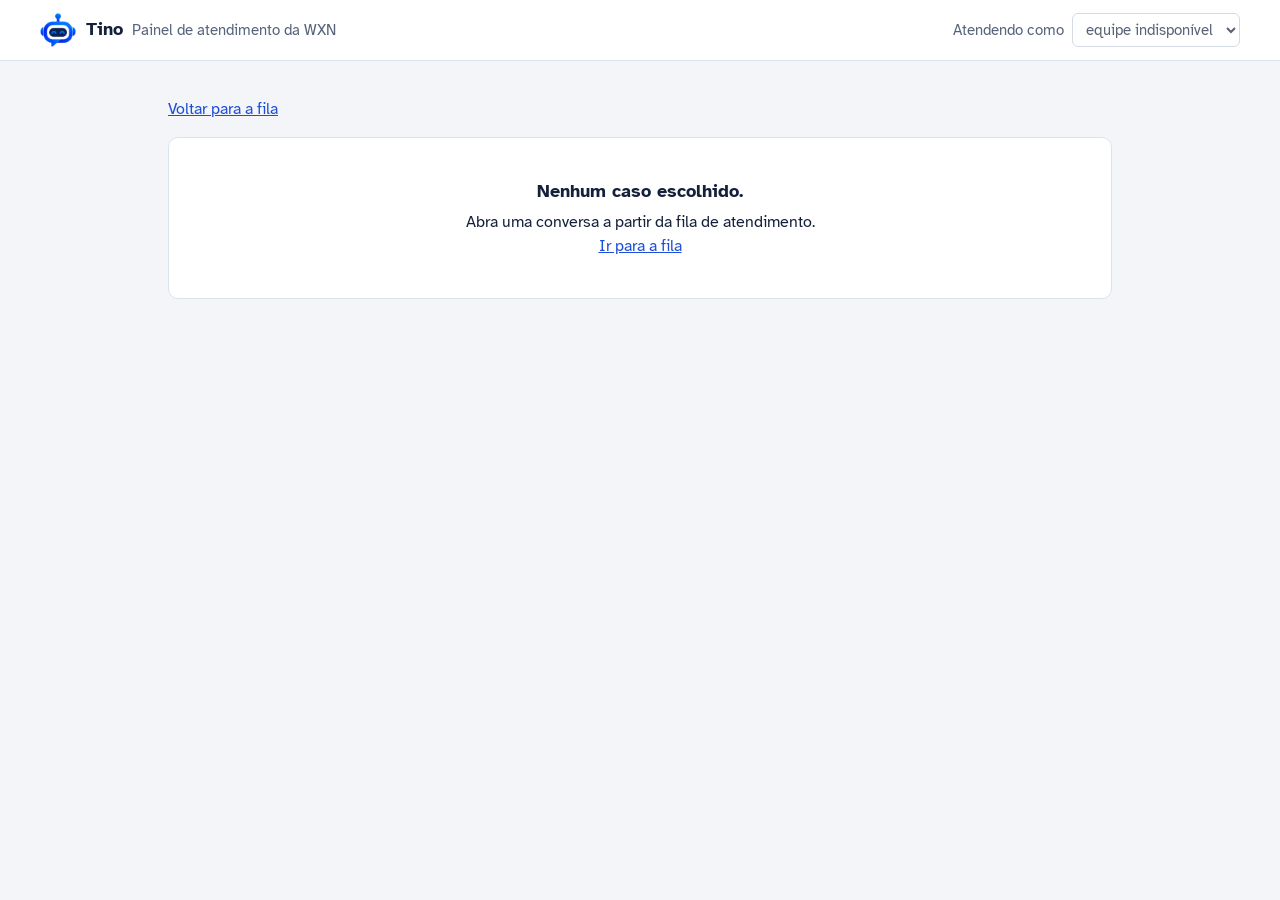
==== painel/conversa.html @ c79dfc06 "feat: Tela 7, conversa assumida pelo atendente Historico completo, marco da passagem para o humano, " ====
<!doctype html>
<html lang="pt-BR">
<head>
  <meta charset="utf-8">
  <meta name="viewport" content="width=device-width, initial-scale=1">
  <title>Conversa | Tino</title>
  <link rel="icon" href="img/tino.png">
  <link rel="preconnect" href="https://fonts.googleapis.com">
  <link rel="preconnect" href="https://fonts.gstatic.com" crossorigin>
  <link rel="stylesheet" href="https://fonts.googleapis.com/css2?family=Atkinson+Hyperlegible:wght@400;700&display=swap">
  <link rel="stylesheet" href="css/painel.css">
</head>
<body>
  <header class="barra">
    <a class="marca" href="index.html">
      <img src="img/tino.png" alt="" width="36" height="36">
      <span class="marca-nome">Tino</span>
      <span class="marca-sub">Painel de atendimento da WXN</span>
    </a>
    <label class="quem">Atendendo como
      <select id="atendente"><option>carregando…</option></select>
    </label>
  </header>

  <main class="pagina">
    <a class="voltar" href="index.html">Voltar para a fila</a>
    <div id="aviso" role="status" aria-live="polite"></div>
    <div id="conteudo" aria-busy="true">
      <p class="carregando">Carregando a conversa…</p>
    </div>
  </main>

  <script type="module" src="js/conversa.js"></script>
</body>
</html>
---- painel/css/painel.css ----
/* Painel de atendimento do Tino.
   Uma tela lida o dia inteiro: neutros azulados e calmos, o azul do Tino para
   marca e acoes, ambar so para espera longa. O tempo de espera e o elemento
   forte da fila; o resto fica discreto. */

:root {
  --fundo: #f3f5f9;
  --superficie: #ffffff;
  --tinta: #14213b;
  --tinta-2: #56637b;
  --tinta-3: #7d889c;
  --linha: #dde3ec;
  --linha-forte: #c3ccd9;
  --tino: #2563eb;
  --tino-escuro: #1d4ed8;
  --tino-claro: #e8efff;
  --longa: #a8520a;
  --longa-claro: #fdf2e6;
  --atendendo: #0f6e66;
  --atendendo-claro: #e3f4f2;
  --erro: #b42318;
  --erro-claro: #fdecea;

  --fonte: "Atkinson Hyperlegible", system-ui, -apple-system, "Segoe UI", Roboto, sans-serif;
  --raio: 10px;
  --raio-p: 6px;
  color-scheme: light;
}

* { box-sizing: border-box; }

html { -webkit-text-size-adjust: 100%; }

body {
  margin: 0;
  background: var(--fundo);
  color: var(--tinta);
  font-family: var(--fonte);
  font-size: 1rem;
  line-height: 1.5;
}

h1, h2, p { margin: 0; }
h1, h2 { text-wrap: balance; }

a { color: var(--tino-escuro); }

:focus-visible {
  outline: 3px solid var(--tino);
  outline-offset: 2px;
  border-radius: 4px;
}

/* ---------- barra superior ---------- */

.barra {
  display: flex;
  align-items: center;
  justify-content: space-between;
  gap: 1rem;
  flex-wrap: wrap;
  padding: 0.75rem clamp(1rem, 4vw, 2.5rem);
  background: var(--superficie);
  border-bottom: 1px solid var(--linha);
}

.marca {
  display: flex;
  align-items: center;
  gap: 0.6rem;
  color: var(--tinta);
  text-decoration: none;
}

.marca img { width: 36px; height: 36px; }
.marca-nome { font-weight: 700; font-size: 1.15rem; }
.marca-sub { color: var(--tinta-2); font-size: 0.95rem; }

.quem {
  display: flex;
  align-items: center;
  gap: 0.5rem;
  color: var(--tinta-2);
  font-size: 0.95rem;
}

.quem select {
  font: inherit;
  color: var(--tinta);
  padding: 0.35rem 0.6rem;
  border: 1px solid var(--linha-forte);
  border-radius: var(--raio-p);
  background: var(--superficie);
}

/* ---------- pagina ---------- */

.pagina {
  max-width: 64rem;
  margin: 0 auto;
  padding: clamp(1.25rem, 4vw, 2.25rem) clamp(1rem, 4vw, 2.5rem) 4rem;
}

.titulo-linha {
  display: flex;
  align-items: baseline;
  justify-content: space-between;
  gap: 1rem;
  flex-wrap: wrap;
}

h1 { font-size: clamp(1.6rem, 3.4vw, 2.1rem); line-height: 1.2; }

.atualizacao {
  display: flex;
  align-items: center;
  gap: 0.75rem;
  color: var(--tinta-3);
  font-size: 0.9rem;
}

/* ---------- botoes ---------- */

.botao, .botao-secundario {
  font: inherit;
  font-weight: 700;
  border-radius: var(--raio-p);
  padding: 0.55rem 1rem;
  cursor: pointer;
  white-space: nowrap;
  transition: background-color 120ms ease, border-color 120ms ease;
}

.botao {
  color: #fff;
  background: var(--tino);
  border: 1px solid var(--tino);
}

.botao:hover { background: var(--tino-escuro); border-color: var(--tino-escuro); }

.botao-secundario {
  color: var(--tino-escuro);
  background: var(--superficie);
  border: 1px solid var(--linha-forte);
  font-weight: 400;
  padding: 0.35rem 0.75rem;
}

.botao-secundario:hover { border-color: var(--tino); }

.botao:disabled, .botao-secundario:disabled {
  cursor: not-allowed;
  opacity: 0.55;
}

.link-acao {
  font-weight: 700;
  white-space: nowrap;
}

/* ---------- indicadores ---------- */

.resumo {
  display: flex;
  flex-wrap: wrap;
  gap: 0.5rem 2.5rem;
  margin: 1.25rem 0 1.75rem;
  padding: 0.9rem 0;
  border-top: 1px solid var(--linha);
  border-bottom: 1px solid var(--linha);
}

.resumo:empty { display: none; }

.indicador { display: flex; flex-direction: column; }
.indicador-valor { font-size: 1.5rem; font-weight: 700; font-variant-numeric: tabular-nums; line-height: 1.2; }
.indicador-nome { color: var(--tinta-2); font-size: 0.9rem; }
.indicador-detalhe { color: var(--tinta-3); font-size: 0.85rem; }

/* ---------- avisos ---------- */

.aviso {
  display: flex;
  align-items: center;
  justify-content: space-between;
  gap: 1rem;
  flex-wrap: wrap;
  margin-bottom: 1.25rem;
  padding: 0.8rem 1rem;
  border-radius: var(--raio-p);
  border-left: 4px solid var(--tino);
  background: var(--tino-claro);
}

.aviso.erro { border-left-color: var(--erro); background: var(--erro-claro); }
.aviso.sucesso { border-left-color: var(--atendendo); background: var(--atendendo-claro); }

.aviso-fechar {
  font: inherit;
  background: none;
  border: none;
  color: var(--tinta-2);
  cursor: pointer;
  text-decoration: underline;
}

/* ---------- fila ---------- */

.grupo {
  display: flex;
  align-items: baseline;
  gap: 0.5rem;
  font-size: 1.05rem;
  margin: 1.75rem 0 0.6rem;
}

.grupo:first-child { margin-top: 0; }
.grupo-contagem { color: var(--tinta-3); font-weight: 400; font-variant-numeric: tabular-nums; }

.casos {
  list-style: none;
  margin: 0;
  padding: 0;
  background: var(--superficie);
  border: 1px solid var(--linha);
  border-radius: var(--raio);
}

.caso {
  display: grid;
  grid-template-columns: 4.75rem minmax(0, 1fr) auto;
  gap: 1.25rem;
  align-items: center;
  padding: 1rem 1.25rem;
}

.caso + .caso { border-top: 1px solid var(--linha); }

.espera { display: flex; flex-direction: column; line-height: 1.05; }
.espera-numero { font-size: 2rem; font-weight: 700; font-variant-numeric: tabular-nums; }
.espera-unidade { color: var(--tinta-2); font-size: 0.85rem; }
.espera.longa .espera-numero { color: var(--longa); }
.espera.longa .espera-unidade { color: var(--longa); }

.caso-corpo { min-width: 0; }
.caso-topo { display: flex; align-items: baseline; gap: 0.75rem; flex-wrap: wrap; }
.contato { font-weight: 700; font-variant-numeric: tabular-nums; letter-spacing: 0.02em; }
.motivo { color: var(--tinta-2); font-size: 0.95rem; }

.previa {
  margin-top: 0.2rem;
  color: var(--tinta-2);
  overflow: hidden;
  text-overflow: ellipsis;
  white-space: nowrap;
}

.caso-acao { display: flex; flex-direction: column; align-items: flex-end; gap: 0.2rem; }
.com-quem { color: var(--atendendo); font-size: 0.9rem; font-weight: 700; white-space: nowrap; }

.caso.atendendo .espera-numero { color: var(--tinta-3); }

/* ---------- estados ---------- */

.estado {
  padding: 2.5rem 1.5rem;
  text-align: center;
  background: var(--superficie);
  border: 1px solid var(--linha);
  border-radius: var(--raio);
}

.estado p + p { margin-top: 0.35rem; }
.estado-titulo { font-weight: 700; font-size: 1.1rem; }
.estado .botao { margin-top: 1rem; }
.estado.erro { border-color: #f1c5c0; }
.estado.erro .estado-titulo { color: var(--erro); }

.carregando { color: var(--tinta-2); }

.grupo-vazio {
  padding: 1rem 1.25rem;
  color: var(--tinta-2);
  background: var(--superficie);
  border: 1px dashed var(--linha-forte);
  border-radius: var(--raio);
}

/* ---------- conversa (Tela 7) ---------- */

.voltar { display: inline-block; margin-bottom: 1rem; }

.conversa-topo { margin-bottom: 1.25rem; }
.conversa-status { margin-top: 0.4rem; color: var(--tinta-2); }

.selo {
  display: inline-block;
  padding: 0.1rem 0.6rem;
  border-radius: 999px;
  font-size: 0.9rem;
  font-weight: 700;
}

.selo.aguardando { background: var(--tino-claro); color: var(--tino-escuro); }
.selo.atendendo { background: var(--atendendo-claro); color: var(--atendendo); }
.selo.encerrado { background: #edf0f4; color: var(--tinta-2); }

.conversa-grade {
  display: grid;
  grid-template-columns: minmax(0, 1fr) 17rem;
  gap: 1.25rem;
  align-items: start;
}

.historico {
  background: var(--superficie);
  border: 1px solid var(--linha);
  border-radius: var(--raio);
  display: flex;
  flex-direction: column;
  min-width: 0;
}

.mensagens {
  list-style: none;
  margin: 0;
  padding: 1.25rem;
  display: flex;
  flex-direction: column;
  gap: 0.85rem;
}

.mensagem { max-width: 78%; display: flex; flex-direction: column; gap: 0.2rem; }
.mensagem-autor { font-size: 0.85rem; color: var(--tinta-3); }
.mensagem-autor strong { color: var(--tinta-2); }

.mensagem-texto {
  padding: 0.6rem 0.85rem;
  border-radius: var(--raio);
  background: var(--fundo);
  overflow-wrap: anywhere;
}

.mensagem.de-cliente { align-self: flex-start; }
.mensagem.de-bot, .mensagem.de-atendente { align-self: flex-end; text-align: left; }
.mensagem.de-bot .mensagem-texto { background: var(--tino-claro); }
.mensagem.de-atendente .mensagem-texto { background: var(--atendendo-claro); }
.mensagem.de-bot .mensagem-autor, .mensagem.de-atendente .mensagem-autor { align-self: flex-end; }

.marco {
  align-self: stretch;
  margin: 0.35rem 0;
  padding: 0.6rem 1rem;
  border-top: 1px dashed var(--tino);
  border-bottom: 1px dashed var(--tino);
  color: var(--tino-escuro);
  font-size: 0.9rem;
  text-align: center;
}

.resposta {
  border-top: 1px solid var(--linha);
  padding: 1rem 1.25rem;
  display: grid;
  gap: 0.5rem;
}

.resposta textarea {
  font: inherit;
  width: 100%;
  min-height: 4.5rem;
  resize: vertical;
  padding: 0.6rem 0.75rem;
  border: 1px solid var(--linha-forte);
  border-radius: var(--raio-p);
  background: var(--fundo);
  color: var(--tinta-3);
}

.resposta-linha { display: flex; justify-content: space-between; align-items: center; gap: 1rem; flex-wrap: wrap; }
.resposta-nota { color: var(--tinta-3); font-size: 0.9rem; }

.ficha {
  background: var(--superficie);
  border: 1px solid var(--linha);
  border-radius: var(--raio);
  padding: 1.1rem 1.25rem;
}

.ficha h2 { font-size: 1rem; margin-bottom: 0.75rem; }
.ficha dl { margin: 0; }
.ficha dt { color: var(--tinta-3); font-size: 0.85rem; margin-top: 0.85rem; }
.ficha dt:first-child { margin-top: 0; }
.ficha dd { margin: 0.1rem 0 0; overflow-wrap: anywhere; }

.na-fila {
  display: flex;
  align-items: center;
  justify-content: space-between;
  gap: 1rem;
  flex-wrap: wrap;
  margin-bottom: 1.25rem;
  padding: 0.9rem 1rem;
  border-radius: var(--raio-p);
  background: var(--tino-claro);
  border-left: 4px solid var(--tino);
}

/* ---------- telas estreitas ---------- */

@media (max-width: 720px) {
  .caso { grid-template-columns: 4.5rem minmax(0, 1fr); }
  .caso-acao { grid-column: 1 / -1; flex-direction: row; justify-content: space-between; align-items: center; }
  .espera-numero { font-size: 1.6rem; }
  .conversa-grade { grid-template-columns: 1fr; }
  .mensagem { max-width: 92%; }
  .marca-sub { display: none; }
}

@media (prefers-reduced-motion: reduce) {
  * { transition: none !important; }
}
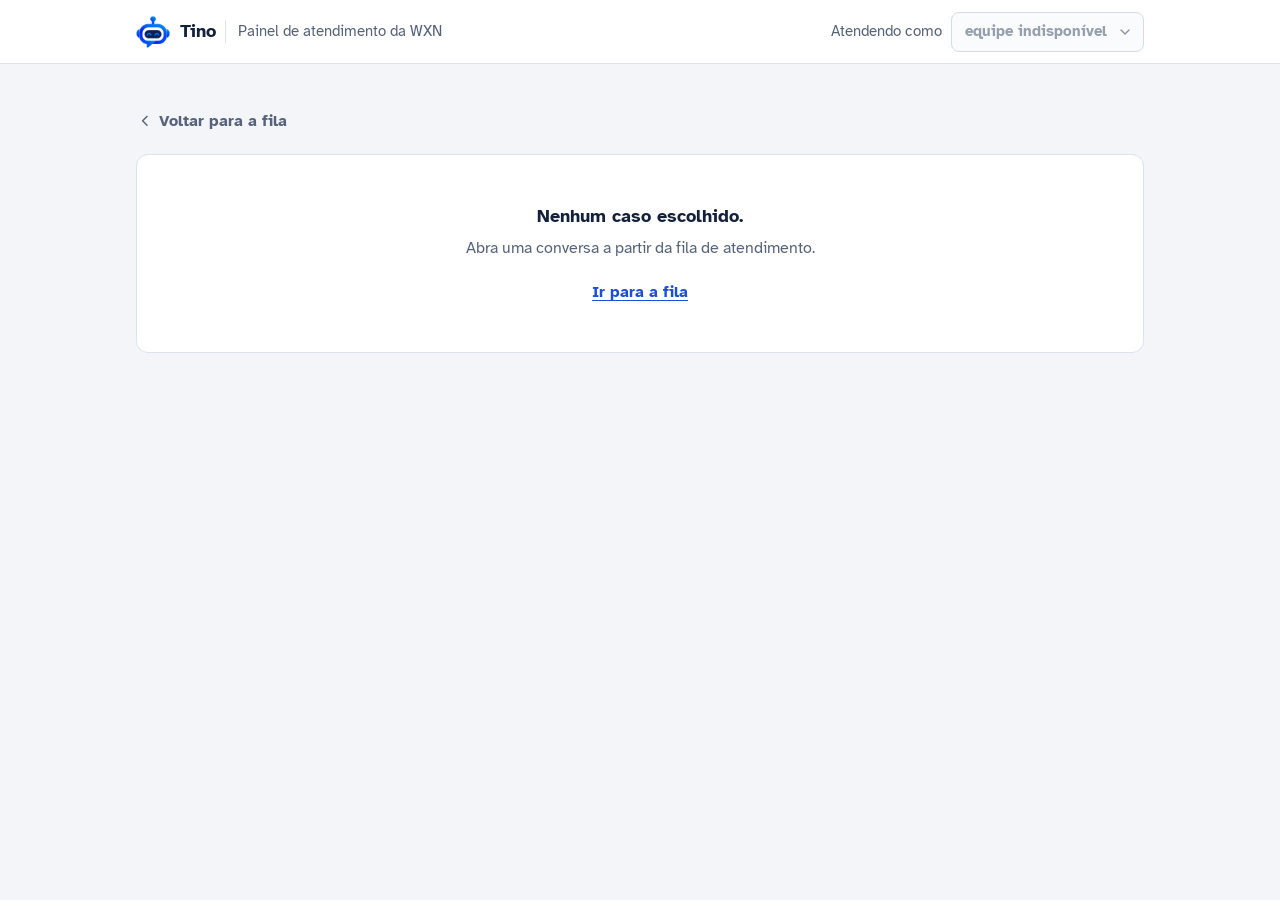
==== commit a9f1270d: "style: polimento visual das Telas 6 e 7 do painel" ====
--- a/painel/conversa.html
+++ b/painel/conversa.html
@@ -23,7 +23,10 @@
   </header>
 
   <main class="pagina">
-    <a class="voltar" href="index.html">Voltar para a fila</a>
+    <a class="voltar" href="index.html">
+      <svg class="icone" viewBox="0 0 24 24" aria-hidden="true"><path d="m15 18-6-6 6-6"/></svg>
+      Voltar para a fila
+    </a>
     <div id="aviso" role="status" aria-live="polite"></div>
     <div id="conteudo" aria-busy="true">
       <p class="carregando">Carregando a conversa…</p>
--- a/painel/css/painel.css
+++ b/painel/css/painel.css
@@ -5,26 +5,40 @@
 
 :root {
   --fundo: #f3f5f9;
+  --fundo-2: #f8fafc;
   --superficie: #ffffff;
   --tinta: #14213b;
   --tinta-2: #56637b;
-  --tinta-3: #7d889c;
+  --tinta-3: #6b778c;
   --linha: #dde3ec;
   --linha-forte: #c3ccd9;
   --tino: #2563eb;
   --tino-escuro: #1d4ed8;
   --tino-claro: #e8efff;
+  --tino-borda: #c7d7fb;
   --longa: #a8520a;
   --longa-claro: #fdf2e6;
   --atendendo: #0f6e66;
   --atendendo-claro: #e3f4f2;
+  --atendendo-borda: #b9e0db;
   --erro: #b42318;
   --erro-claro: #fdecea;
+  --erro-borda: #f3c4bf;
+  --desligado: #e6eaf0;
 
   --fonte: "Atkinson Hyperlegible", system-ui, -apple-system, "Segoe UI", Roboto, sans-serif;
-  --raio: 10px;
-  --raio-p: 6px;
+  --raio: 12px;
+  --raio-p: 8px;
+  --sombra: 0 1px 2px rgb(20 33 59 / 0.04), 0 4px 12px -2px rgb(20 33 59 / 0.06);
+
+  /* Largura util do conteudo e margem lateral: a barra do topo usa as mesmas
+     medidas, para a marca alinhar com o titulo da pagina. */
+  --largura: 68rem;
+  --margem: clamp(1rem, 4vw, 2.5rem);
+
   color-scheme: light;
+  accent-color: var(--tino);
+  scrollbar-color: var(--linha-forte) transparent;
 }
 
 * { box-sizing: border-box; }
@@ -38,12 +52,20 @@
   font-family: var(--fonte);
   font-size: 1rem;
   line-height: 1.5;
-}
+  caret-color: var(--tino);
+}
+
+::selection { background: #cfdcfb; color: var(--tinta); }
 
 h1, h2, p { margin: 0; }
 h1, h2 { text-wrap: balance; }
 
-a { color: var(--tino-escuro); }
+a {
+  color: var(--tino-escuro);
+  text-underline-offset: 0.2em;
+  text-decoration-thickness: 1px;
+}
+a:hover { text-decoration-thickness: 2px; }
 
 :focus-visible {
   outline: 3px solid var(--tino);
@@ -51,6 +73,17 @@
   border-radius: 4px;
 }
 
+.icone {
+  width: 1.1em;
+  height: 1.1em;
+  flex: none;
+  stroke: currentColor;
+  stroke-width: 2;
+  fill: none;
+  stroke-linecap: round;
+  stroke-linejoin: round;
+}
+
 /* ---------- barra superior ---------- */
 
 .barra {
@@ -59,7 +92,8 @@
   justify-content: space-between;
   gap: 1rem;
   flex-wrap: wrap;
-  padding: 0.75rem clamp(1rem, 4vw, 2.5rem);
+  min-height: 4rem;
+  padding: 0.6rem max(var(--margem), calc((100% - var(--largura)) / 2 + var(--margem)));
   background: var(--superficie);
   border-bottom: 1px solid var(--linha);
 }
@@ -72,44 +106,66 @@
   text-decoration: none;
 }
 
-.marca img { width: 36px; height: 36px; }
-.marca-nome { font-weight: 700; font-size: 1.15rem; }
-.marca-sub { color: var(--tinta-2); font-size: 0.95rem; }
-
-.quem {
-  display: flex;
-  align-items: center;
-  gap: 0.5rem;
+.marca img { width: 34px; height: 34px; }
+.marca-nome { font-weight: 700; font-size: 1.15rem; letter-spacing: -0.01em; }
+
+.marca-sub {
   color: var(--tinta-2);
   font-size: 0.95rem;
+  padding-left: 0.75rem;
+  border-left: 1px solid var(--linha);
+}
+
+.quem {
+  display: flex;
+  align-items: center;
+  gap: 0.6rem;
+  color: var(--tinta-2);
+  font-size: 0.95rem;
 }
 
 .quem select {
+  appearance: none;
   font: inherit;
+  font-weight: 700;
   color: var(--tinta);
-  padding: 0.35rem 0.6rem;
+  min-height: 2.5rem;
+  padding: 0.4rem 2.25rem 0.4rem 0.8rem;
   border: 1px solid var(--linha-forte);
   border-radius: var(--raio-p);
-  background: var(--superficie);
-}
+  background:
+    url("data:image/svg+xml,%3Csvg xmlns='http://www.w3.org/2000/svg' viewBox='0 0 24 24' fill='none' stroke='%2356637b' stroke-width='2' stroke-linecap='round' stroke-linejoin='round'%3E%3Cpath d='m6 9 6 6 6-6'/%3E%3C/svg%3E")
+    no-repeat right 0.65rem center / 1rem,
+    var(--superficie);
+  cursor: pointer;
+  transition: border-color 120ms ease;
+}
+
+.quem select:hover { border-color: var(--tino); }
+.quem select:disabled { cursor: not-allowed; color: var(--tinta-3); background-color: var(--fundo-2); }
 
 /* ---------- pagina ---------- */
 
 .pagina {
-  max-width: 64rem;
+  max-width: var(--largura);
   margin: 0 auto;
-  padding: clamp(1.25rem, 4vw, 2.25rem) clamp(1rem, 4vw, 2.5rem) 4rem;
+  padding: clamp(1.5rem, 4vw, 2.5rem) var(--margem) 4rem;
 }
 
 .titulo-linha {
   display: flex;
-  align-items: baseline;
+  align-items: center;
   justify-content: space-between;
-  gap: 1rem;
+  gap: 0.75rem 1rem;
   flex-wrap: wrap;
-}
-
-h1 { font-size: clamp(1.6rem, 3.4vw, 2.1rem); line-height: 1.2; }
+  margin-bottom: 1.5rem;
+}
+
+h1 {
+  font-size: clamp(1.6rem, 3.4vw, 2rem);
+  line-height: 1.2;
+  letter-spacing: -0.02em;
+}
 
 .atualizacao {
   display: flex;
@@ -117,18 +173,25 @@
   gap: 0.75rem;
   color: var(--tinta-3);
   font-size: 0.9rem;
+  font-variant-numeric: tabular-nums;
 }
 
 /* ---------- botoes ---------- */
 
 .botao, .botao-secundario {
+  display: inline-flex;
+  align-items: center;
+  justify-content: center;
+  gap: 0.45rem;
   font: inherit;
   font-weight: 700;
-  border-radius: var(--raio-p);
-  padding: 0.55rem 1rem;
+  min-height: 2.5rem;
+  border-radius: var(--raio-p);
+  padding: 0.5rem 1.1rem;
   cursor: pointer;
   white-space: nowrap;
-  transition: background-color 120ms ease, border-color 120ms ease;
+  text-decoration: none;
+  transition: background-color 120ms ease, border-color 120ms ease, color 120ms ease, transform 80ms ease;
 }
 
 .botao {
@@ -140,42 +203,69 @@
 .botao:hover { background: var(--tino-escuro); border-color: var(--tino-escuro); }
 
 .botao-secundario {
-  color: var(--tino-escuro);
+  color: var(--tinta);
   background: var(--superficie);
   border: 1px solid var(--linha-forte);
-  font-weight: 400;
-  padding: 0.35rem 0.75rem;
-}
-
-.botao-secundario:hover { border-color: var(--tino); }
+  padding: 0.5rem 0.9rem;
+}
+
+.botao-secundario:hover { border-color: var(--tino); color: var(--tino-escuro); }
+
+.botao:active:not(:disabled), .botao-secundario:active:not(:disabled) { transform: translateY(1px); }
 
 .botao:disabled, .botao-secundario:disabled {
   cursor: not-allowed;
-  opacity: 0.55;
-}
-
-.link-acao {
-  font-weight: 700;
+  color: var(--tinta-3);
+  background: var(--desligado);
+  border-color: var(--desligado);
+}
+
+/* Acao secundaria ao lado de um botao: texto, sem moldura ate o hover. */
+.acao-texto {
+  display: inline-flex;
+  align-items: center;
+  min-height: 2.5rem;
+  padding: 0 0.75rem;
+  border-radius: var(--raio-p);
+  color: var(--tino-escuro);
+  font-weight: 700;
+  text-decoration: none;
   white-space: nowrap;
-}
+  transition: background-color 120ms ease;
+}
+
+.acao-texto:hover { background: var(--tino-claro); }
 
 /* ---------- indicadores ---------- */
 
 .resumo {
-  display: flex;
-  flex-wrap: wrap;
-  gap: 0.5rem 2.5rem;
-  margin: 1.25rem 0 1.75rem;
-  padding: 0.9rem 0;
-  border-top: 1px solid var(--linha);
-  border-bottom: 1px solid var(--linha);
+  display: grid;
+  grid-template-columns: repeat(4, minmax(0, 1fr));
+  margin: 0 0 2rem;
+  background: var(--superficie);
+  border: 1px solid var(--linha);
+  border-radius: var(--raio);
 }
 
 .resumo:empty { display: none; }
 
-.indicador { display: flex; flex-direction: column; }
-.indicador-valor { font-size: 1.5rem; font-weight: 700; font-variant-numeric: tabular-nums; line-height: 1.2; }
-.indicador-nome { color: var(--tinta-2); font-size: 0.9rem; }
+.indicador {
+  display: flex;
+  flex-direction: column;
+  gap: 0.15rem;
+  padding: 1rem 1.25rem;
+}
+
+.indicador + .indicador { border-left: 1px solid var(--linha); }
+
+.indicador-nome { color: var(--tinta-2); font-size: 0.9rem; order: -1; }
+.indicador-valor {
+  font-size: 1.6rem;
+  font-weight: 700;
+  font-variant-numeric: tabular-nums;
+  line-height: 1.2;
+  letter-spacing: -0.01em;
+}
 .indicador-detalhe { color: var(--tinta-3); font-size: 0.85rem; }
 
 /* ---------- avisos ---------- */
@@ -184,39 +274,63 @@
   display: flex;
   align-items: center;
   justify-content: space-between;
-  gap: 1rem;
+  gap: 0.5rem 1rem;
   flex-wrap: wrap;
   margin-bottom: 1.25rem;
-  padding: 0.8rem 1rem;
-  border-radius: var(--raio-p);
-  border-left: 4px solid var(--tino);
+  padding: 0.75rem 0.75rem 0.75rem 1rem;
+  border-radius: var(--raio-p);
+  border: 1px solid var(--tino-borda);
   background: var(--tino-claro);
-}
-
-.aviso.erro { border-left-color: var(--erro); background: var(--erro-claro); }
-.aviso.sucesso { border-left-color: var(--atendendo); background: var(--atendendo-claro); }
+  animation: entrar 220ms cubic-bezier(0.16, 1, 0.3, 1);
+}
+
+.aviso.erro { border-color: var(--erro-borda); background: var(--erro-claro); color: #7a1a12; }
+.aviso.sucesso { border-color: var(--atendendo-borda); background: var(--atendendo-claro); color: #0b4f49; }
+.aviso a { color: inherit; font-weight: 700; }
 
 .aviso-fechar {
   font: inherit;
+  font-size: 0.9rem;
+  min-height: 2rem;
+  padding: 0 0.6rem;
+  border-radius: var(--raio-p);
   background: none;
   border: none;
-  color: var(--tinta-2);
+  color: inherit;
   cursor: pointer;
-  text-decoration: underline;
+  opacity: 0.8;
+}
+
+.aviso-fechar:hover { opacity: 1; background: rgb(255 255 255 / 0.6); }
+
+@keyframes entrar {
+  from { opacity: 0; transform: translateY(-4px); }
 }
 
 /* ---------- fila ---------- */
 
 .grupo {
   display: flex;
-  align-items: baseline;
+  align-items: center;
   gap: 0.5rem;
   font-size: 1.05rem;
-  margin: 1.75rem 0 0.6rem;
+  margin: 2rem 0 0.75rem;
 }
 
 .grupo:first-child { margin-top: 0; }
-.grupo-contagem { color: var(--tinta-3); font-weight: 400; font-variant-numeric: tabular-nums; }
+
+.grupo-contagem {
+  min-width: 1.6rem;
+  padding: 0 0.45rem;
+  border-radius: 999px;
+  background: var(--desligado);
+  color: var(--tinta-2);
+  font-size: 0.85rem;
+  font-weight: 700;
+  line-height: 1.6rem;
+  text-align: center;
+  font-variant-numeric: tabular-nums;
+}
 
 .casos {
   list-style: none;
@@ -225,46 +339,70 @@
   background: var(--superficie);
   border: 1px solid var(--linha);
   border-radius: var(--raio);
+  overflow: hidden;
 }
 
 .caso {
   display: grid;
-  grid-template-columns: 4.75rem minmax(0, 1fr) auto;
+  grid-template-columns: 4.5rem minmax(0, 1fr) auto;
   gap: 1.25rem;
   align-items: center;
   padding: 1rem 1.25rem;
+  transition: background-color 120ms ease;
 }
 
 .caso + .caso { border-top: 1px solid var(--linha); }
+.caso:hover { background: var(--fundo-2); }
 
 .espera { display: flex; flex-direction: column; line-height: 1.05; }
-.espera-numero { font-size: 2rem; font-weight: 700; font-variant-numeric: tabular-nums; }
-.espera-unidade { color: var(--tinta-2); font-size: 0.85rem; }
-.espera.longa .espera-numero { color: var(--longa); }
-.espera.longa .espera-unidade { color: var(--longa); }
+.espera-numero { font-size: 1.9rem; font-weight: 700; font-variant-numeric: tabular-nums; letter-spacing: -0.02em; }
+.espera-unidade { color: var(--tinta-2); font-size: 0.85rem; margin-top: 0.15rem; }
+.espera.longa .espera-numero, .espera.longa .espera-unidade { color: var(--longa); }
 
 .caso-corpo { min-width: 0; }
-.caso-topo { display: flex; align-items: baseline; gap: 0.75rem; flex-wrap: wrap; }
+.caso-topo { display: flex; align-items: baseline; gap: 0.25rem 0.75rem; flex-wrap: wrap; }
 .contato { font-weight: 700; font-variant-numeric: tabular-nums; letter-spacing: 0.02em; }
 .motivo { color: var(--tinta-2); font-size: 0.95rem; }
 
 .previa {
-  margin-top: 0.2rem;
+  margin-top: 0.25rem;
   color: var(--tinta-2);
   overflow: hidden;
   text-overflow: ellipsis;
   white-space: nowrap;
 }
 
-.caso-acao { display: flex; flex-direction: column; align-items: flex-end; gap: 0.2rem; }
-.com-quem { color: var(--atendendo); font-size: 0.9rem; font-weight: 700; white-space: nowrap; }
+.caso-acao { display: flex; align-items: center; justify-content: flex-end; gap: 0.5rem; }
+
+.com-quem {
+  display: inline-flex;
+  align-items: center;
+  gap: 0.5rem;
+  color: var(--atendendo);
+  font-size: 0.95rem;
+  font-weight: 700;
+  white-space: nowrap;
+}
+
+.iniciais {
+  display: inline-grid;
+  place-items: center;
+  width: 2rem;
+  height: 2rem;
+  border-radius: 50%;
+  background: var(--atendendo-claro);
+  color: var(--atendendo);
+  font-size: 0.8rem;
+  font-weight: 700;
+  letter-spacing: 0.02em;
+}
 
 .caso.atendendo .espera-numero { color: var(--tinta-3); }
 
 /* ---------- estados ---------- */
 
 .estado {
-  padding: 2.5rem 1.5rem;
+  padding: 3rem 1.5rem;
   text-align: center;
   background: var(--superficie);
   border: 1px solid var(--linha);
@@ -272,12 +410,14 @@
 }
 
 .estado p + p { margin-top: 0.35rem; }
-.estado-titulo { font-weight: 700; font-size: 1.1rem; }
-.estado .botao { margin-top: 1rem; }
-.estado.erro { border-color: #f1c5c0; }
+.estado p:not(.estado-titulo) { color: var(--tinta-2); max-width: 48ch; margin-inline: auto; }
+.estado-titulo { font-weight: 700; font-size: 1.15rem; }
+.estado .botao, .estado > a { margin-top: 1.25rem; }
+.estado > a { display: inline-block; font-weight: 700; }
+.estado.erro { border-color: var(--erro-borda); }
 .estado.erro .estado-titulo { color: var(--erro); }
 
-.carregando { color: var(--tinta-2); }
+.carregando { color: var(--tinta-2); padding: 1rem 0; }
 
 .grupo-vazio {
   padding: 1rem 1.25rem;
@@ -289,27 +429,50 @@
 
 /* ---------- conversa (Tela 7) ---------- */
 
-.voltar { display: inline-block; margin-bottom: 1rem; }
-
-.conversa-topo { margin-bottom: 1.25rem; }
-.conversa-status { margin-top: 0.4rem; color: var(--tinta-2); }
+.voltar {
+  display: inline-flex;
+  align-items: center;
+  gap: 0.35rem;
+  margin: 0 0 1rem -0.5rem;
+  padding: 0.3rem 0.6rem 0.3rem 0.5rem;
+  border-radius: var(--raio-p);
+  color: var(--tinta-2);
+  font-weight: 700;
+  text-decoration: none;
+  transition: background-color 120ms ease, color 120ms ease;
+}
+
+.voltar:hover { background: var(--desligado); color: var(--tinta); }
+
+.conversa-topo { margin-bottom: 1.5rem; }
+.conversa-status { margin-top: 0.5rem; }
 
 .selo {
-  display: inline-block;
-  padding: 0.1rem 0.6rem;
+  display: inline-flex;
+  align-items: center;
+  gap: 0.4rem;
+  padding: 0.2rem 0.7rem;
   border-radius: 999px;
   font-size: 0.9rem;
   font-weight: 700;
 }
 
+.selo::before {
+  content: "";
+  width: 0.5rem;
+  height: 0.5rem;
+  border-radius: 50%;
+  background: currentColor;
+}
+
 .selo.aguardando { background: var(--tino-claro); color: var(--tino-escuro); }
 .selo.atendendo { background: var(--atendendo-claro); color: var(--atendendo); }
-.selo.encerrado { background: #edf0f4; color: var(--tinta-2); }
+.selo.encerrado { background: var(--desligado); color: var(--tinta-2); }
 
 .conversa-grade {
   display: grid;
-  grid-template-columns: minmax(0, 1fr) 17rem;
-  gap: 1.25rem;
+  grid-template-columns: minmax(0, 1fr) 18rem;
+  gap: 1.5rem;
   align-items: start;
 }
 
@@ -325,45 +488,55 @@
 .mensagens {
   list-style: none;
   margin: 0;
-  padding: 1.25rem;
+  padding: 1.5rem;
   display: flex;
   flex-direction: column;
-  gap: 0.85rem;
-}
-
-.mensagem { max-width: 78%; display: flex; flex-direction: column; gap: 0.2rem; }
-.mensagem-autor { font-size: 0.85rem; color: var(--tinta-3); }
+  gap: 1rem;
+}
+
+.mensagem { max-width: min(78%, 34rem); display: flex; flex-direction: column; gap: 0.25rem; }
+.mensagem-autor { font-size: 0.85rem; color: var(--tinta-3); font-variant-numeric: tabular-nums; }
 .mensagem-autor strong { color: var(--tinta-2); }
 
 .mensagem-texto {
-  padding: 0.6rem 0.85rem;
+  padding: 0.65rem 0.9rem;
   border-radius: var(--raio);
   background: var(--fundo);
   overflow-wrap: anywhere;
 }
 
+/* O canto mais reto aponta para quem falou: cliente a esquerda, empresa a direita. */
 .mensagem.de-cliente { align-self: flex-start; }
+.mensagem.de-cliente .mensagem-texto { border-bottom-left-radius: 4px; }
 .mensagem.de-bot, .mensagem.de-atendente { align-self: flex-end; text-align: left; }
+.mensagem.de-bot .mensagem-texto, .mensagem.de-atendente .mensagem-texto { border-bottom-right-radius: 4px; }
 .mensagem.de-bot .mensagem-texto { background: var(--tino-claro); }
 .mensagem.de-atendente .mensagem-texto { background: var(--atendendo-claro); }
 .mensagem.de-bot .mensagem-autor, .mensagem.de-atendente .mensagem-autor { align-self: flex-end; }
 
+/* Onde o Tino passou o caso adiante: uma faixa centrada que interrompe a
+   conversa, sem parecer fala de ninguem. */
 .marco {
-  align-self: stretch;
-  margin: 0.35rem 0;
-  padding: 0.6rem 1rem;
-  border-top: 1px dashed var(--tino);
-  border-bottom: 1px dashed var(--tino);
+  align-self: center;
+  max-width: 34rem;
+  margin: 0.5rem 0;
+  padding: 0.55rem 1rem;
+  border-radius: var(--raio-p);
+  border: 1px solid var(--tino-borda);
+  background: var(--superficie);
   color: var(--tino-escuro);
-  font-size: 0.9rem;
+  font-size: 0.875rem;
   text-align: center;
+  text-wrap: balance;
 }
 
 .resposta {
   border-top: 1px solid var(--linha);
-  padding: 1rem 1.25rem;
+  padding: 1rem 1.5rem 1.25rem;
   display: grid;
   gap: 0.5rem;
+  background: var(--fundo-2);
+  border-radius: 0 0 var(--raio) var(--raio);
 }
 
 .resposta textarea {
@@ -371,53 +544,82 @@
   width: 100%;
   min-height: 4.5rem;
   resize: vertical;
-  padding: 0.6rem 0.75rem;
+  padding: 0.65rem 0.8rem;
   border: 1px solid var(--linha-forte);
   border-radius: var(--raio-p);
-  background: var(--fundo);
-  color: var(--tinta-3);
-}
-
-.resposta-linha { display: flex; justify-content: space-between; align-items: center; gap: 1rem; flex-wrap: wrap; }
-.resposta-nota { color: var(--tinta-3); font-size: 0.9rem; }
+  background: var(--superficie);
+  color: var(--tinta);
+}
+
+.resposta textarea::placeholder { color: var(--tinta-3); }
+.resposta textarea:disabled { cursor: not-allowed; background: var(--fundo); border-style: dashed; }
+
+.resposta-linha { display: flex; justify-content: space-between; align-items: center; gap: 0.75rem 1rem; flex-wrap: wrap; }
+.resposta-linha .botao { margin-left: auto; }
+.resposta-nota { color: var(--tinta-2); font-size: 0.9rem; }
+label.resposta-nota { font-weight: 700; color: var(--tinta); }
 
 .ficha {
+  position: sticky;
+  top: 1.25rem;
   background: var(--superficie);
   border: 1px solid var(--linha);
   border-radius: var(--raio);
-  padding: 1.1rem 1.25rem;
-}
-
-.ficha h2 { font-size: 1rem; margin-bottom: 0.75rem; }
+  padding: 1.1rem 1.25rem 0.5rem;
+}
+
+.ficha h2 { font-size: 1rem; margin-bottom: 0.25rem; }
 .ficha dl { margin: 0; }
-.ficha dt { color: var(--tinta-3); font-size: 0.85rem; margin-top: 0.85rem; }
-.ficha dt:first-child { margin-top: 0; }
-.ficha dd { margin: 0.1rem 0 0; overflow-wrap: anywhere; }
+.ficha dt { color: var(--tinta-3); font-size: 0.85rem; padding-top: 0.75rem; }
+.ficha dd {
+  margin: 0.1rem 0 0;
+  padding-bottom: 0.75rem;
+  overflow-wrap: anywhere;
+  font-variant-numeric: tabular-nums;
+}
+.ficha dd:not(:last-child) { border-bottom: 1px solid var(--linha); }
 
 .na-fila {
   display: flex;
   align-items: center;
   justify-content: space-between;
-  gap: 1rem;
+  gap: 0.75rem 1rem;
   flex-wrap: wrap;
-  margin-bottom: 1.25rem;
-  padding: 0.9rem 1rem;
-  border-radius: var(--raio-p);
+  margin-bottom: 1.5rem;
+  padding: 0.85rem 0.85rem 0.85rem 1.1rem;
+  border-radius: var(--raio);
   background: var(--tino-claro);
-  border-left: 4px solid var(--tino);
+  border: 1px solid var(--tino-borda);
+  color: var(--tino-escuro);
+  font-weight: 700;
 }
 
 /* ---------- telas estreitas ---------- */
 
+@media (max-width: 860px) {
+  .resumo { grid-template-columns: repeat(2, minmax(0, 1fr)); }
+  .indicador:nth-child(3) { border-left: none; }
+  .indicador:nth-child(n + 3) { border-top: 1px solid var(--linha); }
+  .conversa-grade { grid-template-columns: 1fr; }
+  .ficha { position: static; }
+}
+
 @media (max-width: 720px) {
-  .caso { grid-template-columns: 4.5rem minmax(0, 1fr); }
-  .caso-acao { grid-column: 1 / -1; flex-direction: row; justify-content: space-between; align-items: center; }
+  .caso { grid-template-columns: 4rem minmax(0, 1fr); gap: 0.75rem 1rem; }
+  .caso-acao { grid-column: 1 / -1; justify-content: space-between; }
+  .caso-acao .botao { flex: 1; }
   .espera-numero { font-size: 1.6rem; }
-  .conversa-grade { grid-template-columns: 1fr; }
+  .mensagens { padding: 1rem; }
   .mensagem { max-width: 92%; }
+  .resposta { padding: 1rem; }
   .marca-sub { display: none; }
 }
 
+@media (max-width: 420px) {
+  .quem { font-size: 0; gap: 0; }
+  .quem select { font-size: 0.95rem; }
+}
+
 @media (prefers-reduced-motion: reduce) {
-  * { transition: none !important; }
-}
+  *, *::before, *::after { transition: none !important; animation: none !important; }
+}
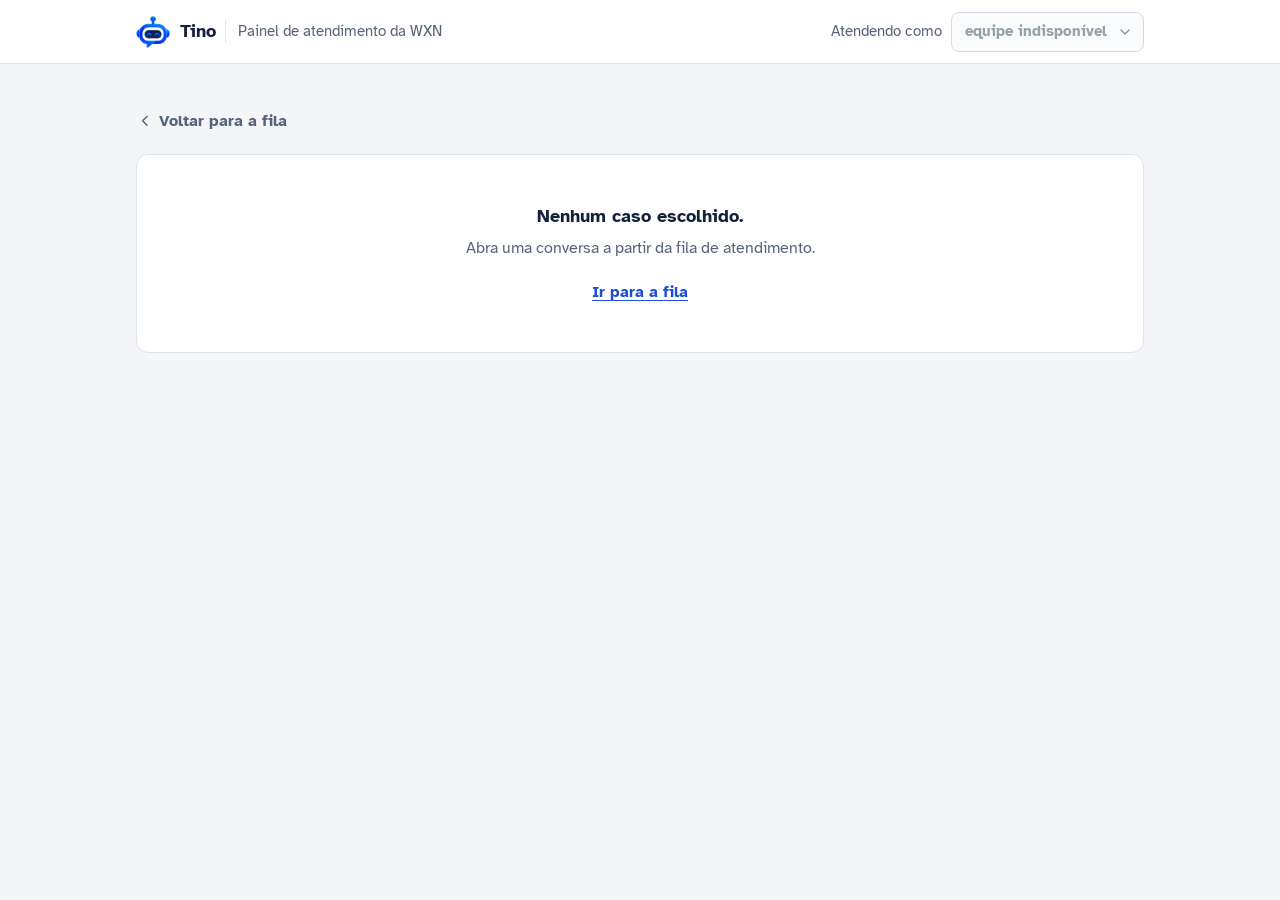
==== commit 3f249e04: "style: polimento visual das Telas 6 e 7 do painel" ====
--- a/painel/conversa.html
+++ b/painel/conversa.html
@@ -8,7 +8,7 @@
   <link rel="preconnect" href="https://fonts.googleapis.com">
   <link rel="preconnect" href="https://fonts.gstatic.com" crossorigin>
   <link rel="stylesheet" href="https://fonts.googleapis.com/css2?family=Atkinson+Hyperlegible:wght@400;700&display=swap">
-  <link rel="stylesheet" href="css/painel.css">
+  <link rel="stylesheet" href="css/painel.css?v=2">
 </head>
 <body>
   <header class="barra">
@@ -24,7 +24,7 @@
 
   <main class="pagina">
     <a class="voltar" href="index.html">
-      <svg class="icone" viewBox="0 0 24 24" aria-hidden="true"><path d="m15 18-6-6 6-6"/></svg>
+      <svg class="icone" viewBox="0 0 24 24" width="18" height="18" fill="none" stroke="currentColor" stroke-width="2" stroke-linecap="round" stroke-linejoin="round" aria-hidden="true"><path d="m15 18-6-6 6-6"/></svg>
       Voltar para a fila
     </a>
     <div id="aviso" role="status" aria-live="polite"></div>
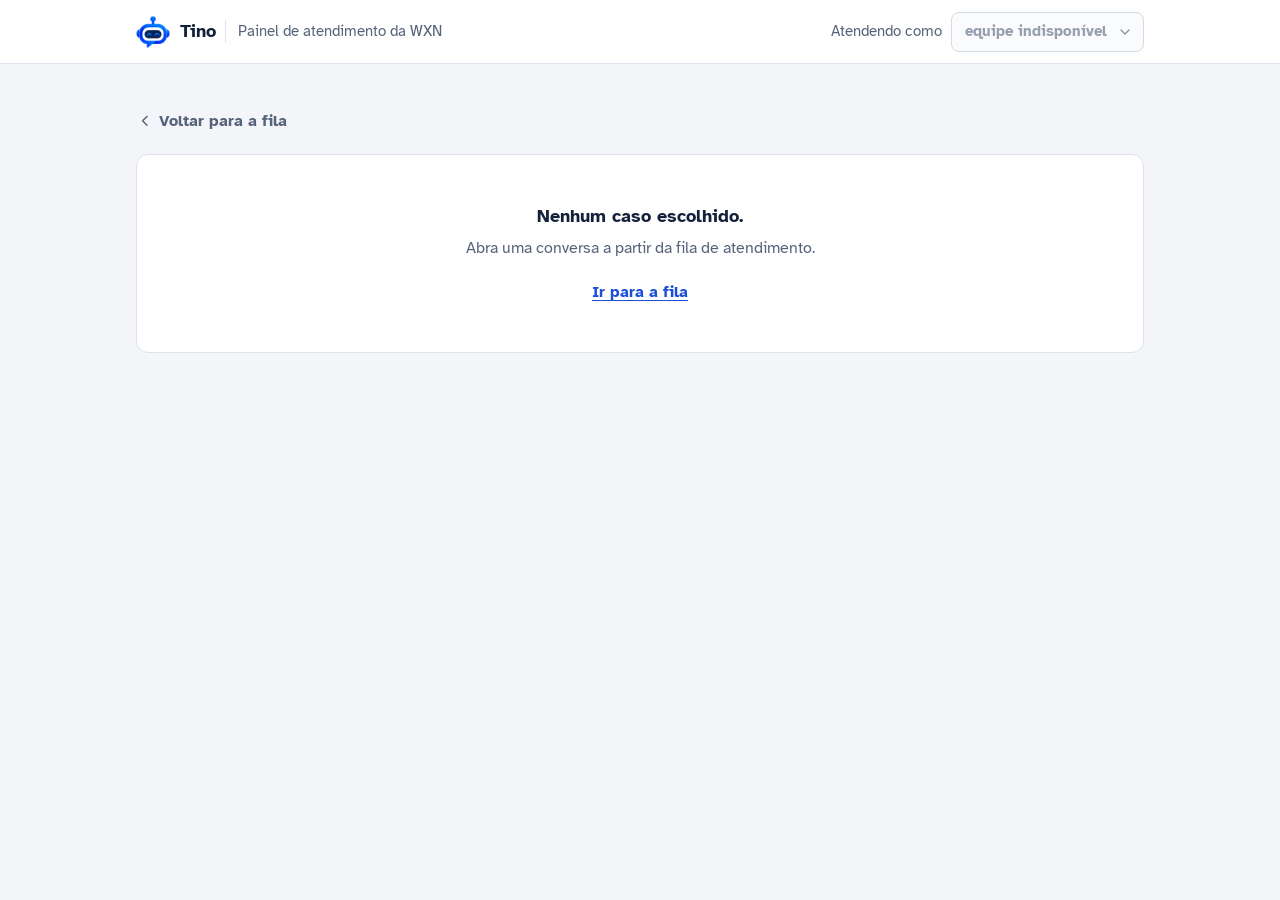
==== commit 66e083e4: "feat: Meus casos na Tela 6, para quem recebe uma transferencia encontrar o caso" ====
--- a/painel/conversa.html
+++ b/painel/conversa.html
@@ -8,7 +8,7 @@
   <link rel="preconnect" href="https://fonts.googleapis.com">
   <link rel="preconnect" href="https://fonts.gstatic.com" crossorigin>
   <link rel="stylesheet" href="https://fonts.googleapis.com/css2?family=Atkinson+Hyperlegible:wght@400;700&display=swap">
-  <link rel="stylesheet" href="css/painel.css?v=2">
+  <link rel="stylesheet" href="css/painel.css?v=3">
 </head>
 <body>
   <header class="barra">
--- a/painel/css/painel.css
+++ b/painel/css/painel.css
@@ -399,6 +399,10 @@
 
 .caso.atendendo .espera-numero { color: var(--tinta-3); }
 
+/* Meus casos: a mesma linha, marcada pela cor de "em atendimento". */
+.casos.meus { border-color: var(--atendendo-borda); }
+.caso.meu .espera-numero { color: var(--atendendo); }
+
 /* ---------- estados ---------- */
 
 .estado {
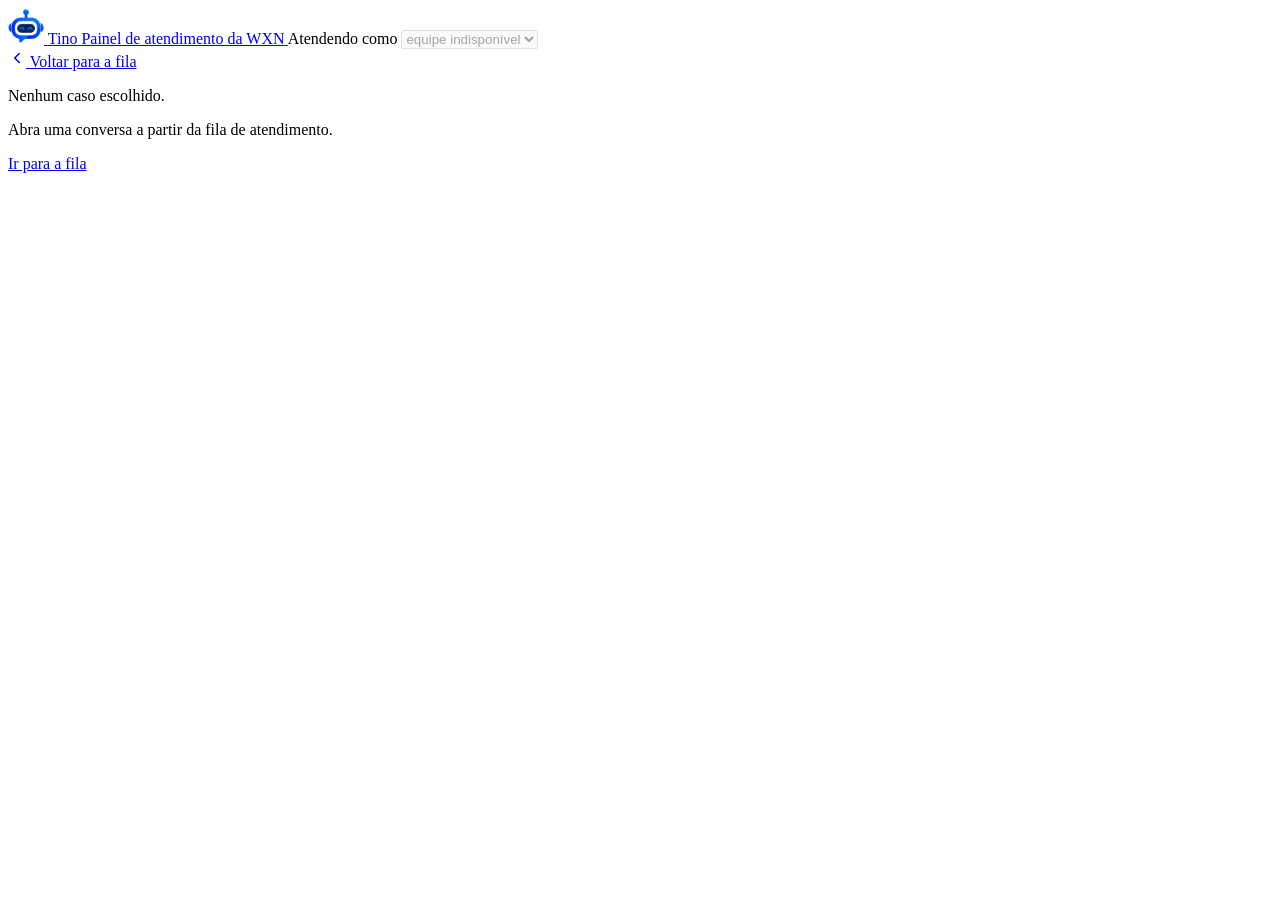
==== commit e44032e9: "docs: remove o passo manual da transferência do README" ====
--- a/painel/conversa.html
+++ b/painel/conversa.html
@@ -8,7 +8,7 @@
   <link rel="preconnect" href="https://fonts.googleapis.com">
   <link rel="preconnect" href="https://fonts.gstatic.com" crossorigin>
   <link rel="stylesheet" href="https://fonts.googleapis.com/css2?family=Atkinson+Hyperlegible:wght@400;700&display=swap">
-  <link rel="stylesheet" href="css/painel.css?v=3">
+  <link rel="stylesheet" href="painel.css?v=4">
 </head>
 <body>
   <header class="barra">
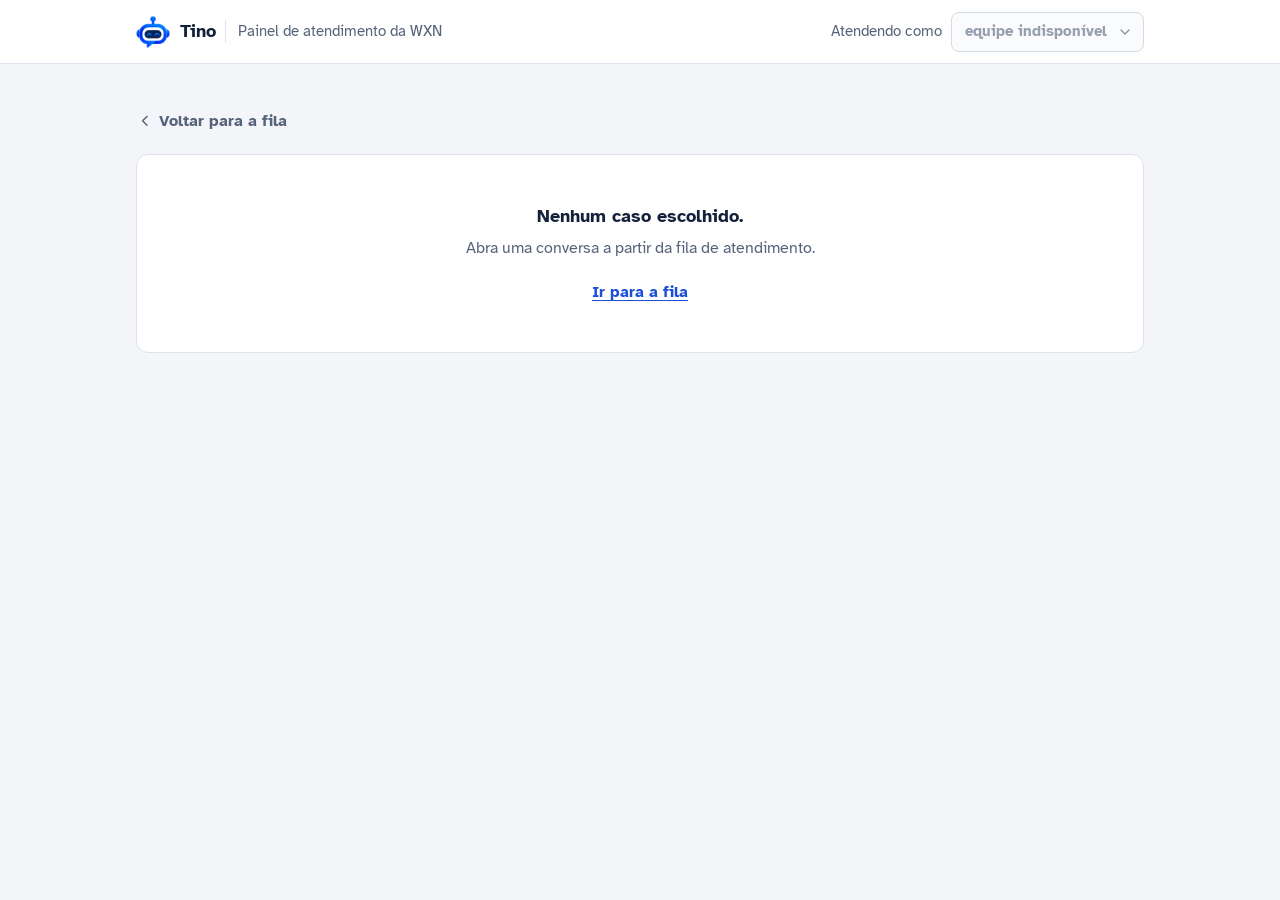
==== commit c96650dc: "fix: Tela 7 volta a carregar o estilo, e ajustes no aviso e no icone da transferencia" ====
--- a/painel/conversa.html
+++ b/painel/conversa.html
@@ -8,7 +8,7 @@
   <link rel="preconnect" href="https://fonts.googleapis.com">
   <link rel="preconnect" href="https://fonts.gstatic.com" crossorigin>
   <link rel="stylesheet" href="https://fonts.googleapis.com/css2?family=Atkinson+Hyperlegible:wght@400;700&display=swap">
-  <link rel="stylesheet" href="painel.css?v=4">
+  <link rel="stylesheet" href="css/painel.css?v=4">
 </head>
 <body>
   <header class="barra">
--- a/painel/css/painel.css
+++ b/painel/css/painel.css
@@ -0,0 +1,714 @@
+/* Painel de atendimento do Tino.
+   Uma tela lida o dia inteiro: neutros azulados e calmos, o azul do Tino para
+   marca e acoes, ambar so para espera longa. O tempo de espera e o elemento
+   forte da fila; o resto fica discreto. */
+
+:root {
+  --fundo: #f3f5f9;
+  --fundo-2: #f8fafc;
+  --superficie: #ffffff;
+  --tinta: #14213b;
+  --tinta-2: #56637b;
+  --tinta-3: #6b778c;
+  --linha: #dde3ec;
+  --linha-forte: #c3ccd9;
+  --tino: #2563eb;
+  --tino-escuro: #1d4ed8;
+  --tino-claro: #e8efff;
+  --tino-borda: #c7d7fb;
+  --longa: #a8520a;
+  --longa-claro: #fdf2e6;
+  --atendendo: #0f6e66;
+  --atendendo-claro: #e3f4f2;
+  --atendendo-borda: #b9e0db;
+  --erro: #b42318;
+  --erro-claro: #fdecea;
+  --erro-borda: #f3c4bf;
+  --desligado: #e6eaf0;
+
+  --fonte: "Atkinson Hyperlegible", system-ui, -apple-system, "Segoe UI", Roboto, sans-serif;
+  --raio: 12px;
+  --raio-p: 8px;
+  --sombra: 0 1px 2px rgb(20 33 59 / 0.04), 0 4px 12px -2px rgb(20 33 59 / 0.06);
+
+  /* Largura util do conteudo e margem lateral: a barra do topo usa as mesmas
+     medidas, para a marca alinhar com o titulo da pagina. */
+  --largura: 68rem;
+  --margem: clamp(1rem, 4vw, 2.5rem);
+
+  color-scheme: light;
+  accent-color: var(--tino);
+  scrollbar-color: var(--linha-forte) transparent;
+}
+
+* { box-sizing: border-box; }
+
+html { -webkit-text-size-adjust: 100%; }
+
+body {
+  margin: 0;
+  background: var(--fundo);
+  color: var(--tinta);
+  font-family: var(--fonte);
+  font-size: 1rem;
+  line-height: 1.5;
+  caret-color: var(--tino);
+}
+
+::selection { background: #cfdcfb; color: var(--tinta); }
+
+h1, h2, p { margin: 0; }
+h1, h2 { text-wrap: balance; }
+
+a {
+  color: var(--tino-escuro);
+  text-underline-offset: 0.2em;
+  text-decoration-thickness: 1px;
+}
+a:hover { text-decoration-thickness: 2px; }
+
+:focus-visible {
+  outline: 3px solid var(--tino);
+  outline-offset: 2px;
+  border-radius: 4px;
+}
+
+.icone {
+  width: 1.1em;
+  height: 1.1em;
+  flex: none;
+  stroke: currentColor;
+  stroke-width: 2;
+  fill: none;
+  stroke-linecap: round;
+  stroke-linejoin: round;
+}
+
+/* ---------- barra superior ---------- */
+
+.barra {
+  display: flex;
+  align-items: center;
+  justify-content: space-between;
+  gap: 1rem;
+  flex-wrap: wrap;
+  min-height: 4rem;
+  padding: 0.6rem max(var(--margem), calc((100% - var(--largura)) / 2 + var(--margem)));
+  background: var(--superficie);
+  border-bottom: 1px solid var(--linha);
+}
+
+.marca {
+  display: flex;
+  align-items: center;
+  gap: 0.6rem;
+  color: var(--tinta);
+  text-decoration: none;
+}
+
+.marca img { width: 34px; height: 34px; }
+.marca-nome { font-weight: 700; font-size: 1.15rem; letter-spacing: -0.01em; }
+
+.marca-sub {
+  color: var(--tinta-2);
+  font-size: 0.95rem;
+  padding-left: 0.75rem;
+  border-left: 1px solid var(--linha);
+}
+
+.quem {
+  display: flex;
+  align-items: center;
+  gap: 0.6rem;
+  color: var(--tinta-2);
+  font-size: 0.95rem;
+}
+
+.quem select {
+  appearance: none;
+  font: inherit;
+  font-weight: 700;
+  color: var(--tinta);
+  min-height: 2.5rem;
+  padding: 0.4rem 2.25rem 0.4rem 0.8rem;
+  border: 1px solid var(--linha-forte);
+  border-radius: var(--raio-p);
+  background:
+    url("data:image/svg+xml,%3Csvg xmlns='http://www.w3.org/2000/svg' viewBox='0 0 24 24' fill='none' stroke='%2356637b' stroke-width='2' stroke-linecap='round' stroke-linejoin='round'%3E%3Cpath d='m6 9 6 6 6-6'/%3E%3C/svg%3E")
+    no-repeat right 0.65rem center / 1rem,
+    var(--superficie);
+  cursor: pointer;
+  transition: border-color 120ms ease;
+}
+
+.quem select:hover { border-color: var(--tino); }
+.quem select:disabled { cursor: not-allowed; color: var(--tinta-3); background-color: var(--fundo-2); }
+
+/* ---------- pagina ---------- */
+
+.pagina {
+  max-width: var(--largura);
+  margin: 0 auto;
+  padding: clamp(1.5rem, 4vw, 2.5rem) var(--margem) 4rem;
+}
+
+.titulo-linha {
+  display: flex;
+  align-items: center;
+  justify-content: space-between;
+  gap: 0.75rem 1rem;
+  flex-wrap: wrap;
+  margin-bottom: 1.5rem;
+}
+
+h1 {
+  font-size: clamp(1.6rem, 3.4vw, 2rem);
+  line-height: 1.2;
+  letter-spacing: -0.02em;
+}
+
+.atualizacao {
+  display: flex;
+  align-items: center;
+  gap: 0.75rem;
+  color: var(--tinta-3);
+  font-size: 0.9rem;
+  font-variant-numeric: tabular-nums;
+}
+
+/* ---------- botoes ---------- */
+
+.botao, .botao-secundario {
+  display: inline-flex;
+  align-items: center;
+  justify-content: center;
+  gap: 0.45rem;
+  font: inherit;
+  font-weight: 700;
+  min-height: 2.5rem;
+  border-radius: var(--raio-p);
+  padding: 0.5rem 1.1rem;
+  cursor: pointer;
+  white-space: nowrap;
+  text-decoration: none;
+  transition: background-color 120ms ease, border-color 120ms ease, color 120ms ease, transform 80ms ease;
+}
+
+.botao {
+  color: #fff;
+  background: var(--tino);
+  border: 1px solid var(--tino);
+}
+
+.botao:hover { background: var(--tino-escuro); border-color: var(--tino-escuro); }
+
+.botao-secundario {
+  color: var(--tinta);
+  background: var(--superficie);
+  border: 1px solid var(--linha-forte);
+  padding: 0.5rem 0.9rem;
+}
+
+.botao-secundario:hover { border-color: var(--tino); color: var(--tino-escuro); }
+
+.botao:active:not(:disabled), .botao-secundario:active:not(:disabled) { transform: translateY(1px); }
+
+.botao:disabled, .botao-secundario:disabled {
+  cursor: not-allowed;
+  color: var(--tinta-3);
+  background: var(--desligado);
+  border-color: var(--desligado);
+}
+
+/* Acao secundaria ao lado de um botao: texto, sem moldura ate o hover. */
+.acao-texto {
+  display: inline-flex;
+  align-items: center;
+  min-height: 2.5rem;
+  padding: 0 0.75rem;
+  border-radius: var(--raio-p);
+  color: var(--tino-escuro);
+  font-weight: 700;
+  text-decoration: none;
+  white-space: nowrap;
+  transition: background-color 120ms ease;
+}
+
+.acao-texto:hover { background: var(--tino-claro); }
+
+/* ---------- indicadores ---------- */
+
+.resumo {
+  display: grid;
+  grid-template-columns: repeat(4, minmax(0, 1fr));
+  margin: 0 0 2rem;
+  background: var(--superficie);
+  border: 1px solid var(--linha);
+  border-radius: var(--raio);
+}
+
+.resumo:empty { display: none; }
+
+.indicador {
+  display: flex;
+  flex-direction: column;
+  gap: 0.15rem;
+  padding: 1rem 1.25rem;
+}
+
+.indicador + .indicador { border-left: 1px solid var(--linha); }
+
+.indicador-nome { color: var(--tinta-2); font-size: 0.9rem; order: -1; }
+.indicador-valor {
+  font-size: 1.6rem;
+  font-weight: 700;
+  font-variant-numeric: tabular-nums;
+  line-height: 1.2;
+  letter-spacing: -0.01em;
+}
+.indicador-detalhe { color: var(--tinta-3); font-size: 0.85rem; }
+
+/* ---------- avisos ---------- */
+
+.aviso {
+  display: flex;
+  align-items: center;
+  justify-content: space-between;
+  gap: 0.5rem 1rem;
+  flex-wrap: wrap;
+  margin-bottom: 1.25rem;
+  padding: 0.75rem 0.75rem 0.75rem 1rem;
+  border-radius: var(--raio-p);
+  border: 1px solid var(--tino-borda);
+  background: var(--tino-claro);
+  animation: entrar 220ms cubic-bezier(0.16, 1, 0.3, 1);
+}
+
+.aviso.erro { border-color: var(--erro-borda); background: var(--erro-claro); color: #7a1a12; }
+.aviso.sucesso { border-color: var(--atendendo-borda); background: var(--atendendo-claro); color: #0b4f49; }
+.aviso a { color: inherit; font-weight: 700; }
+
+.aviso-fechar {
+  font: inherit;
+  font-size: 0.9rem;
+  min-height: 2rem;
+  padding: 0 0.6rem;
+  border-radius: var(--raio-p);
+  background: none;
+  border: none;
+  color: inherit;
+  cursor: pointer;
+  opacity: 0.8;
+}
+
+.aviso-fechar:hover { opacity: 1; background: rgb(255 255 255 / 0.6); }
+
+@keyframes entrar {
+  from { opacity: 0; transform: translateY(-4px); }
+}
+
+/* ---------- fila ---------- */
+
+.grupo {
+  display: flex;
+  align-items: center;
+  gap: 0.5rem;
+  font-size: 1.05rem;
+  margin: 2rem 0 0.75rem;
+}
+
+.grupo:first-child { margin-top: 0; }
+
+.grupo-contagem {
+  min-width: 1.6rem;
+  padding: 0 0.45rem;
+  border-radius: 999px;
+  background: var(--desligado);
+  color: var(--tinta-2);
+  font-size: 0.85rem;
+  font-weight: 700;
+  line-height: 1.6rem;
+  text-align: center;
+  font-variant-numeric: tabular-nums;
+}
+
+.casos {
+  list-style: none;
+  margin: 0;
+  padding: 0;
+  background: var(--superficie);
+  border: 1px solid var(--linha);
+  border-radius: var(--raio);
+  overflow: hidden;
+}
+
+.caso {
+  display: grid;
+  grid-template-columns: 4.5rem minmax(0, 1fr) auto;
+  gap: 1.25rem;
+  align-items: center;
+  padding: 1rem 1.25rem;
+  transition: background-color 120ms ease;
+}
+
+.caso + .caso { border-top: 1px solid var(--linha); }
+.caso:hover { background: var(--fundo-2); }
+
+.espera { display: flex; flex-direction: column; line-height: 1.05; }
+.espera-numero { font-size: 1.9rem; font-weight: 700; font-variant-numeric: tabular-nums; letter-spacing: -0.02em; }
+.espera-unidade { color: var(--tinta-2); font-size: 0.85rem; margin-top: 0.15rem; }
+.espera.longa .espera-numero, .espera.longa .espera-unidade { color: var(--longa); }
+
+.caso-corpo { min-width: 0; }
+.caso-topo { display: flex; align-items: baseline; gap: 0.25rem 0.75rem; flex-wrap: wrap; }
+.contato { font-weight: 700; font-variant-numeric: tabular-nums; letter-spacing: 0.02em; }
+.motivo { color: var(--tinta-2); font-size: 0.95rem; }
+
+.previa {
+  margin-top: 0.25rem;
+  color: var(--tinta-2);
+  overflow: hidden;
+  text-overflow: ellipsis;
+  white-space: nowrap;
+}
+
+.caso-acao { display: flex; align-items: center; justify-content: flex-end; gap: 0.5rem; }
+
+.com-quem {
+  display: inline-flex;
+  align-items: center;
+  gap: 0.5rem;
+  color: var(--atendendo);
+  font-size: 0.95rem;
+  font-weight: 700;
+  white-space: nowrap;
+}
+
+.iniciais {
+  display: inline-grid;
+  place-items: center;
+  width: 2rem;
+  height: 2rem;
+  border-radius: 50%;
+  background: var(--atendendo-claro);
+  color: var(--atendendo);
+  font-size: 0.8rem;
+  font-weight: 700;
+  letter-spacing: 0.02em;
+}
+
+.caso.atendendo .espera-numero { color: var(--tinta-3); }
+
+/* Meus casos: a mesma linha, marcada pela cor de "em atendimento". */
+.casos.meus { border-color: var(--atendendo-borda); }
+.caso.meu .espera-numero { color: var(--atendendo); }
+
+/* ---------- estados ---------- */
+
+.estado {
+  padding: 3rem 1.5rem;
+  text-align: center;
+  background: var(--superficie);
+  border: 1px solid var(--linha);
+  border-radius: var(--raio);
+}
+
+.estado p + p { margin-top: 0.35rem; }
+.estado p:not(.estado-titulo) { color: var(--tinta-2); max-width: 48ch; margin-inline: auto; }
+.estado-titulo { font-weight: 700; font-size: 1.15rem; }
+.estado .botao, .estado > a { margin-top: 1.25rem; }
+.estado > a { display: inline-block; font-weight: 700; }
+.estado.erro { border-color: var(--erro-borda); }
+.estado.erro .estado-titulo { color: var(--erro); }
+
+.carregando { color: var(--tinta-2); padding: 1rem 0; }
+
+.grupo-vazio {
+  padding: 1rem 1.25rem;
+  color: var(--tinta-2);
+  background: var(--superficie);
+  border: 1px dashed var(--linha-forte);
+  border-radius: var(--raio);
+}
+
+/* ---------- conversa (Tela 7) ---------- */
+
+.voltar {
+  display: inline-flex;
+  align-items: center;
+  gap: 0.35rem;
+  margin: 0 0 1rem -0.5rem;
+  padding: 0.3rem 0.6rem 0.3rem 0.5rem;
+  border-radius: var(--raio-p);
+  color: var(--tinta-2);
+  font-weight: 700;
+  text-decoration: none;
+  transition: background-color 120ms ease, color 120ms ease;
+}
+
+.voltar:hover { background: var(--desligado); color: var(--tinta); }
+
+.conversa-topo { margin-bottom: 1.5rem; }
+.conversa-status { margin-top: 0.5rem; }
+
+.selo {
+  display: inline-flex;
+  align-items: center;
+  gap: 0.4rem;
+  padding: 0.2rem 0.7rem;
+  border-radius: 999px;
+  font-size: 0.9rem;
+  font-weight: 700;
+}
+
+.selo::before {
+  content: "";
+  width: 0.5rem;
+  height: 0.5rem;
+  border-radius: 50%;
+  background: currentColor;
+}
+
+.selo.aguardando { background: var(--tino-claro); color: var(--tino-escuro); }
+.selo.atendendo { background: var(--atendendo-claro); color: var(--atendendo); }
+.selo.encerrado { background: var(--desligado); color: var(--tinta-2); }
+
+.conversa-grade {
+  display: grid;
+  grid-template-columns: minmax(0, 1fr) 18rem;
+  gap: 1.5rem;
+  align-items: start;
+}
+
+.historico {
+  background: var(--superficie);
+  border: 1px solid var(--linha);
+  border-radius: var(--raio);
+  display: flex;
+  flex-direction: column;
+  min-width: 0;
+}
+
+.mensagens {
+  list-style: none;
+  margin: 0;
+  padding: 1.5rem;
+  display: flex;
+  flex-direction: column;
+  gap: 1rem;
+}
+
+.mensagem { max-width: min(78%, 34rem); display: flex; flex-direction: column; gap: 0.25rem; }
+.mensagem-autor { font-size: 0.85rem; color: var(--tinta-3); font-variant-numeric: tabular-nums; }
+.mensagem-autor strong { color: var(--tinta-2); }
+
+.mensagem-texto {
+  padding: 0.65rem 0.9rem;
+  border-radius: var(--raio);
+  background: var(--fundo);
+  overflow-wrap: anywhere;
+}
+
+/* O canto mais reto aponta para quem falou: cliente a esquerda, empresa a direita. */
+.mensagem.de-cliente { align-self: flex-start; }
+.mensagem.de-cliente .mensagem-texto { border-bottom-left-radius: 4px; }
+.mensagem.de-bot, .mensagem.de-atendente { align-self: flex-end; text-align: left; }
+.mensagem.de-bot .mensagem-texto, .mensagem.de-atendente .mensagem-texto { border-bottom-right-radius: 4px; }
+.mensagem.de-bot .mensagem-texto { background: var(--tino-claro); }
+.mensagem.de-atendente .mensagem-texto { background: var(--atendendo-claro); }
+.mensagem.de-bot .mensagem-autor, .mensagem.de-atendente .mensagem-autor { align-self: flex-end; }
+
+/* Onde o Tino passou o caso adiante: uma faixa centrada que interrompe a
+   conversa, sem parecer fala de ninguem. */
+.marco {
+  align-self: center;
+  max-width: 34rem;
+  margin: 0.5rem 0;
+  padding: 0.55rem 1rem;
+  border-radius: var(--raio-p);
+  border: 1px solid var(--tino-borda);
+  background: var(--superficie);
+  color: var(--tino-escuro);
+  font-size: 0.875rem;
+  text-align: center;
+  text-wrap: balance;
+}
+
+.resposta {
+  border-top: 1px solid var(--linha);
+  padding: 1rem 1.5rem 1.25rem;
+  display: grid;
+  gap: 0.5rem;
+  background: var(--fundo-2);
+  border-radius: 0 0 var(--raio) var(--raio);
+}
+
+.resposta textarea {
+  font: inherit;
+  width: 100%;
+  min-height: 4.5rem;
+  resize: vertical;
+  padding: 0.65rem 0.8rem;
+  border: 1px solid var(--linha-forte);
+  border-radius: var(--raio-p);
+  background: var(--superficie);
+  color: var(--tinta);
+}
+
+.resposta textarea::placeholder { color: var(--tinta-3); }
+.resposta textarea:disabled { cursor: not-allowed; background: var(--fundo); border-style: dashed; }
+
+.resposta-linha { display: flex; justify-content: space-between; align-items: center; gap: 0.75rem 1rem; flex-wrap: wrap; }
+.resposta-linha .botao { margin-left: auto; }
+.resposta-nota { color: var(--tinta-2); font-size: 0.9rem; }
+label.resposta-nota { font-weight: 700; color: var(--tinta); }
+
+.ficha {
+  position: sticky;
+  top: 1.25rem;
+  background: var(--superficie);
+  border: 1px solid var(--linha);
+  border-radius: var(--raio);
+  padding: 1.1rem 1.25rem 0.5rem;
+}
+
+.ficha h2 { font-size: 1rem; margin-bottom: 0.25rem; }
+.ficha dl { margin: 0; }
+.ficha dt { color: var(--tinta-3); font-size: 0.85rem; padding-top: 0.75rem; }
+.ficha dd {
+  margin: 0.1rem 0 0;
+  padding-bottom: 0.75rem;
+  overflow-wrap: anywhere;
+  font-variant-numeric: tabular-nums;
+}
+.ficha dd:not(:last-child) { border-bottom: 1px solid var(--linha); }
+
+.na-fila {
+  display: flex;
+  align-items: center;
+  justify-content: space-between;
+  gap: 0.75rem 1rem;
+  flex-wrap: wrap;
+  margin-bottom: 1.5rem;
+  padding: 0.85rem 0.85rem 0.85rem 1.1rem;
+  border-radius: var(--raio);
+  background: var(--tino-claro);
+  border: 1px solid var(--tino-borda);
+  color: var(--tino-escuro);
+  font-weight: 700;
+}
+
+/* ---------- transferencia (Tela 7) ---------- */
+
+.conversa-topo {
+  display: flex;
+  align-items: flex-start;
+  justify-content: space-between;
+  gap: 0.75rem 1rem;
+  flex-wrap: wrap;
+}
+
+.transferencia {
+  display: grid;
+  gap: 1rem;
+  margin-bottom: 1.5rem;
+  padding: 1.1rem 1.25rem 1.25rem;
+  background: var(--superficie);
+  border: 1.5px solid var(--tino);
+  border-radius: var(--raio);
+}
+
+.transferencia h2 { font-size: 1.05rem; }
+.transferencia-nota { margin-top: -0.6rem; color: var(--tinta-2); font-size: 0.95rem; }
+
+.campo label { display: block; margin-bottom: 0.3rem; font-weight: 700; }
+.campo-opcao { font-weight: 400; color: var(--tinta-2); }
+
+.campo select,
+.campo textarea {
+  display: block;
+  width: 100%;
+  font: inherit;
+  color: var(--tinta);
+  padding: 0.55rem 0.8rem;
+  border: 1px solid var(--linha-forte);
+  border-radius: var(--raio-p);
+  background: var(--superficie);
+}
+
+.campo select {
+  appearance: none;
+  min-height: 2.6rem;
+  padding-right: 2.25rem;
+  cursor: pointer;
+  background:
+    url("data:image/svg+xml,%3Csvg xmlns='http://www.w3.org/2000/svg' viewBox='0 0 24 24' fill='none' stroke='%2356637b' stroke-width='2' stroke-linecap='round' stroke-linejoin='round'%3E%3Cpath d='m6 9 6 6 6-6'/%3E%3C/svg%3E")
+    no-repeat right 0.65rem center / 1rem,
+    var(--superficie);
+}
+
+.campo textarea { min-height: 5rem; resize: vertical; }
+.campo select:hover:not(:disabled), .campo textarea:hover:not(:disabled) { border-color: var(--tino); }
+.campo select:disabled, .campo textarea:disabled { cursor: not-allowed; color: var(--tinta-3); background-color: var(--fundo-2); }
+.campo textarea::placeholder { color: var(--tinta-3); }
+
+.campo.com-erro textarea { border-color: var(--erro); background: #fffafa; }
+
+.campo-rodape {
+  display: flex;
+  justify-content: space-between;
+  gap: 0.5rem 1rem;
+  margin-top: 0.3rem;
+  color: var(--tinta-2);
+  font-size: 0.9rem;
+}
+
+.campo-erro { color: var(--erro); font-weight: 700; }
+.campo-contador { white-space: nowrap; font-variant-numeric: tabular-nums; }
+
+.transferencia-acoes { display: flex; justify-content: flex-end; gap: 0.5rem; flex-wrap: wrap; }
+
+/* A transferencia na linha do tempo: a cor de "em atendimento", para nao
+   parecer fala do Tino (azul) nem de ninguem. */
+.marco.marco-transferencia {
+  border-color: var(--atendendo-borda);
+  background: var(--atendendo-claro);
+  color: var(--atendendo);
+}
+
+.marco-titulo { display: block; font-weight: 700; }
+.marco-motivo { display: block; margin-top: 0.15rem; overflow-wrap: anywhere; }
+
+/* ---------- telas estreitas ---------- */
+
+@media (max-width: 860px) {
+  .resumo { grid-template-columns: repeat(2, minmax(0, 1fr)); }
+  .indicador:nth-child(3) { border-left: none; }
+  .indicador:nth-child(n + 3) { border-top: 1px solid var(--linha); }
+  .conversa-grade { grid-template-columns: 1fr; }
+  .ficha { position: static; }
+}
+
+@media (max-width: 720px) {
+  .caso { grid-template-columns: 4rem minmax(0, 1fr); gap: 0.75rem 1rem; }
+  .caso-acao { grid-column: 1 / -1; justify-content: space-between; }
+  .caso-acao .botao { flex: 1; }
+  .espera-numero { font-size: 1.6rem; }
+  .mensagens { padding: 1rem; }
+  .mensagem { max-width: 92%; }
+  .resposta { padding: 1rem; }
+  .marca-sub { display: none; }
+  .conversa-topo .botao-secundario { width: 100%; }
+  .transferencia { padding: 1rem; }
+  .transferencia-acoes { flex-direction: column-reverse; }
+  .transferencia-acoes .botao, .transferencia-acoes .botao-secundario { width: 100%; }
+}
+
+@media (max-width: 420px) {
+  .quem { font-size: 0; gap: 0; }
+  .quem select { font-size: 0.95rem; }
+}
+
+@media (prefers-reduced-motion: reduce) {
+  *, *::before, *::after { transition: none !important; animation: none !important; }
+}
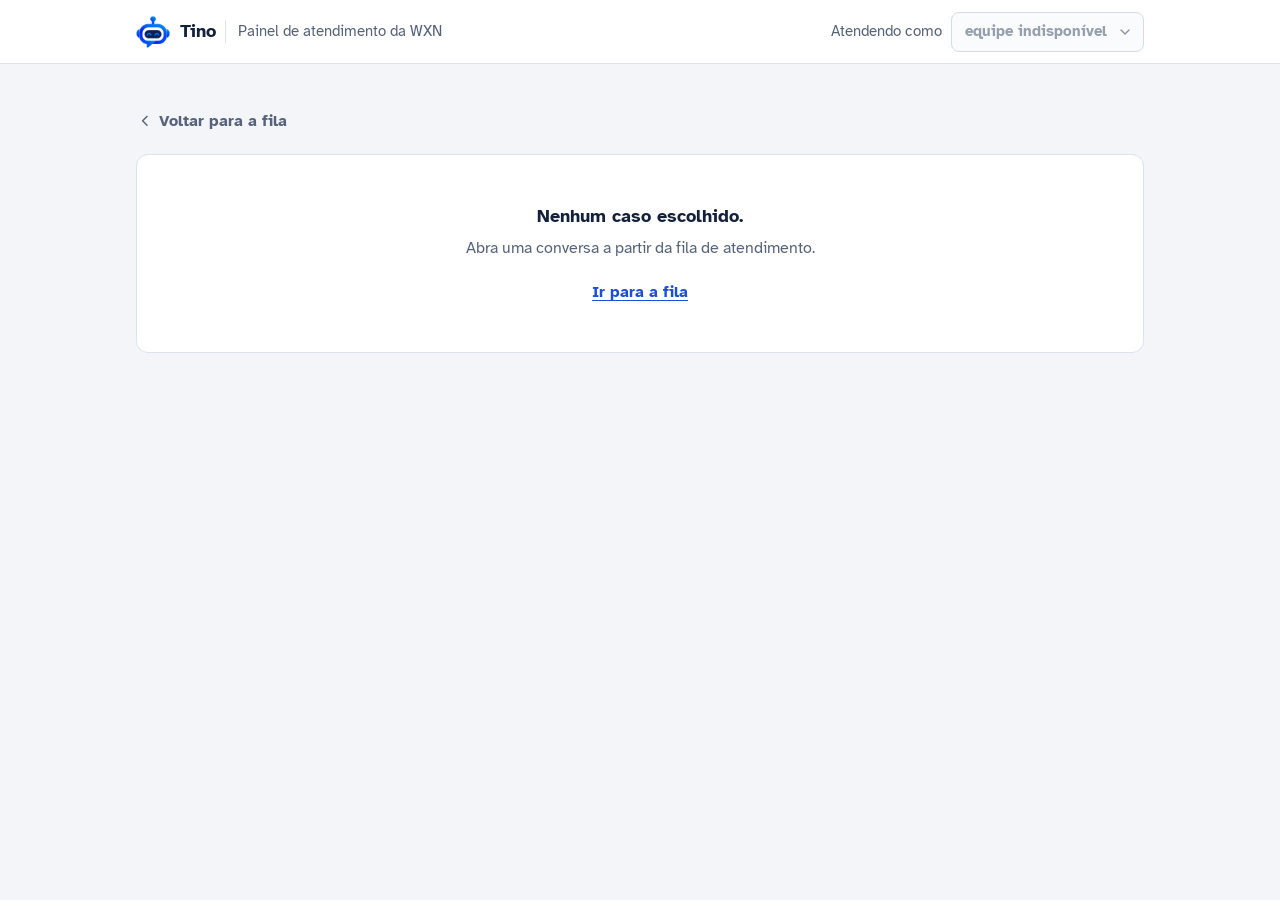
==== commit f88cc50a: "feat: Tino conduz o cliente em fluxos guiados (pedido, defeito, troca, cancelamento e pagamento)" ====
--- a/painel/conversa.html
+++ b/painel/conversa.html
@@ -8,7 +8,7 @@
   <link rel="preconnect" href="https://fonts.googleapis.com">
   <link rel="preconnect" href="https://fonts.gstatic.com" crossorigin>
   <link rel="stylesheet" href="https://fonts.googleapis.com/css2?family=Atkinson+Hyperlegible:wght@400;700&display=swap">
-  <link rel="stylesheet" href="css/painel.css?v=4">
+  <link rel="stylesheet" href="css/painel.css?v=5">
 </head>
 <body>
   <header class="barra">
--- a/painel/css/painel.css
+++ b/painel/css/painel.css
@@ -507,6 +507,8 @@
   border-radius: var(--raio);
   background: var(--fundo);
   overflow-wrap: anywhere;
+  /* As perguntas do Tino trazem as opcoes e o resumo em linhas separadas. */
+  white-space: pre-line;
 }
 
 /* O canto mais reto aponta para quem falou: cliente a esquerda, empresa a direita. */
